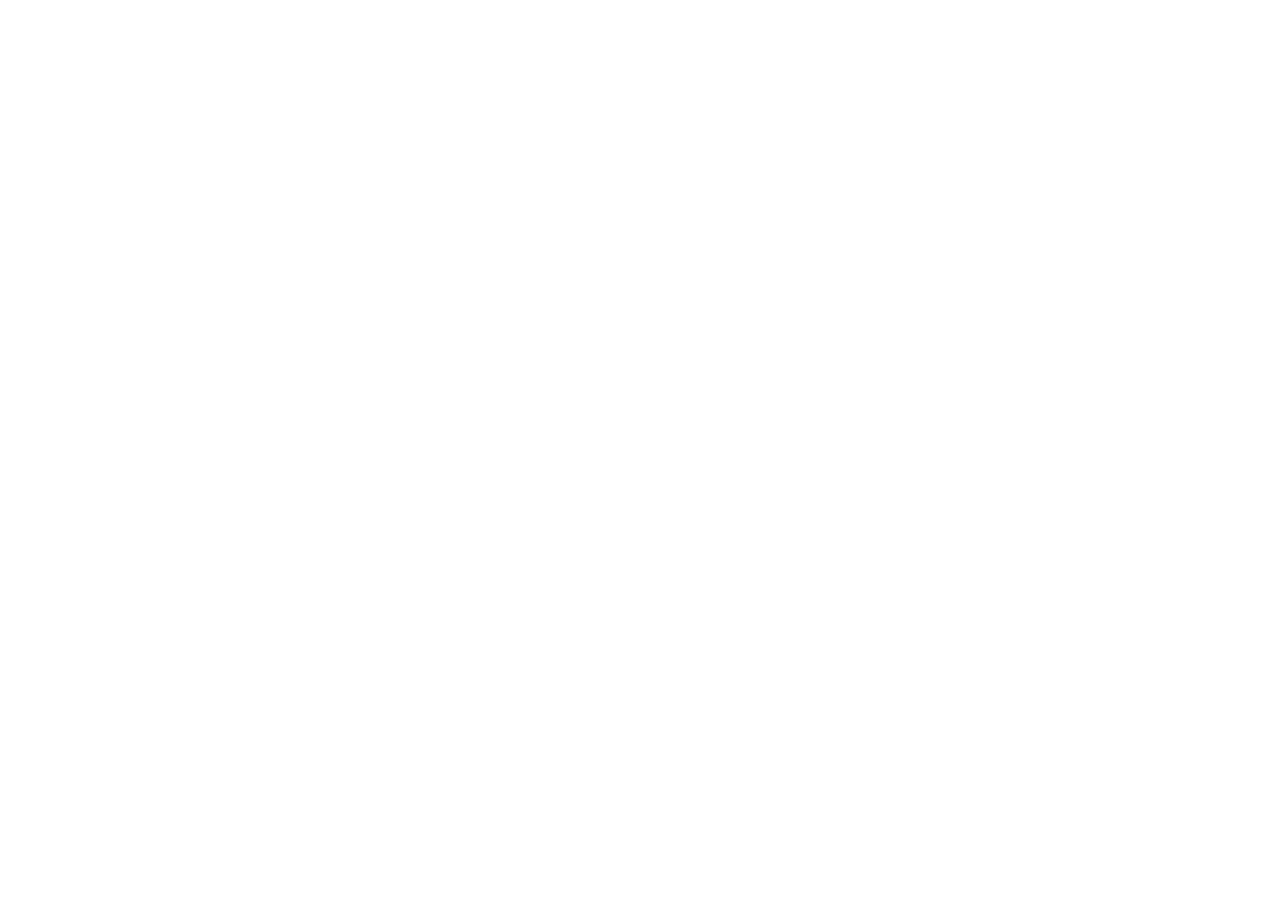
==== index.html @ 51c204b4 "Init the project, Add general setup" ====
<!DOCTYPE html>
<html lang="en">

<head>
    <meta charset="UTF-8">
    <meta name="viewport" content="width=device-width, initial-scale=1.0">
    <meta http-equiv="X-UA-Compatible" content="ie=edge">
    <title>Space Travel</title>
    <link rel="stylesheet" href="index.css">
</head>

<body>
    <script src="index.js"></script>
</body>

</html>
---- index.css ----
/* ---------------------------- */
/* Reset ---------------------- */
/* ---------------------------- */

/* https://piccalil.li/blog/a-modern-css-reset/ */

/* Box sizing */
*,
*::before,
*::after {
    box-sizing: border-box;
}

/* Reset margins */
body,
h1,
h2,
h3,
h4,
h5,
p,
figure,
picture {
    margin: 0;
}

/* Reset body */
body {
    line-height: 1.5;
    min-height: 100vh;
}

/* Reset images */
img,
picture {
    max-width: 100%;
    display: block;
}

/* Reset form elements */
input,
button,
textarea,
select {
    font: inherit;
}

/* Remove animations for people who've turned them off */
@media (prefers-reduced-motion: reduce) {

    *,
    *::before,
    *::after {
        animation-duration: 0.01ms !important;
        animation-iteration-count: 1 !important;
        transition-duration: 0.01ms !important;
        scroll-behavior: auto !important;
    }
}
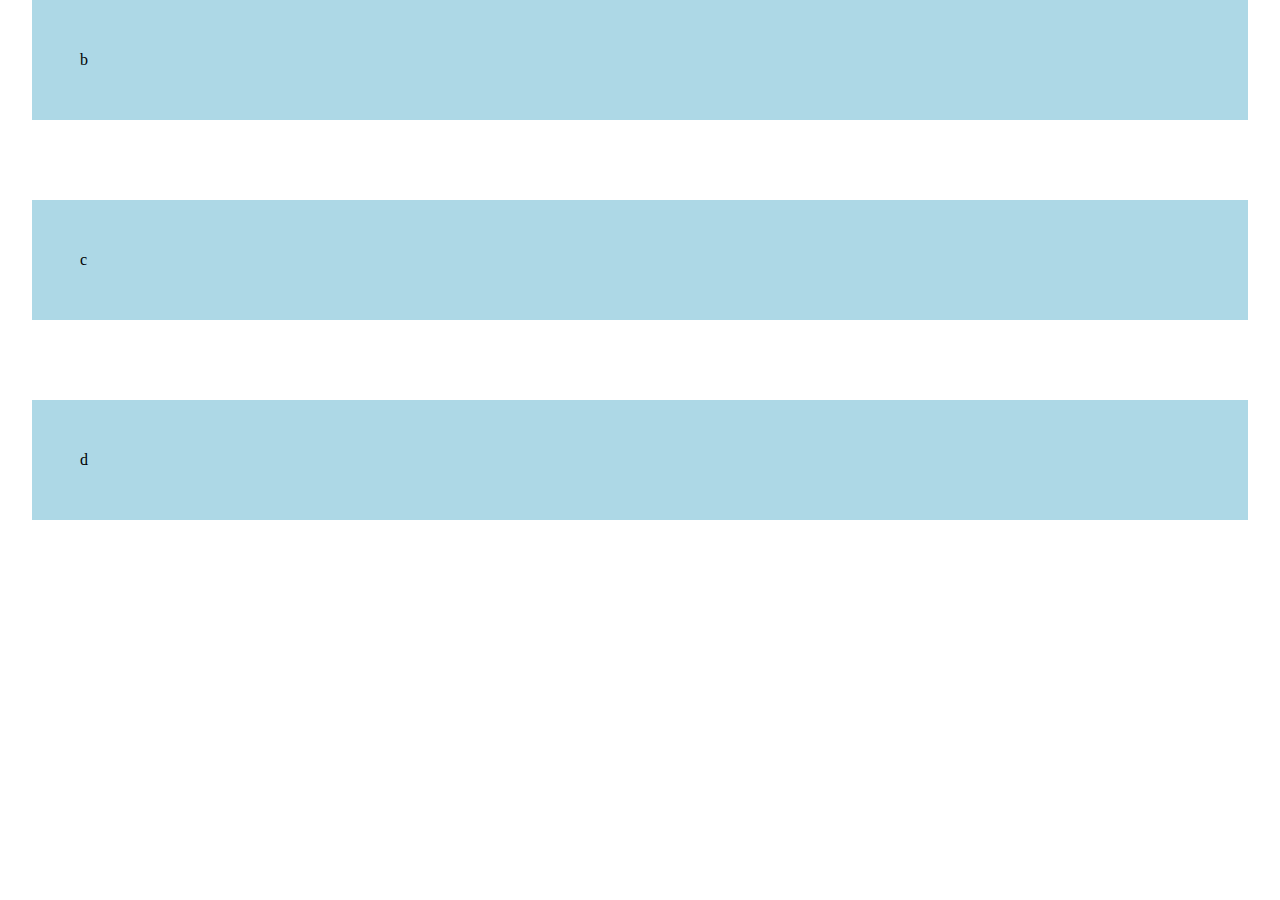
==== commit 23b12560: "Add general utility classes" ====
--- a/index.html
+++ b/index.html
@@ -10,6 +10,12 @@
 </head>
 
 <body>
+    <div class="grid container" style="--gap: 5rem">
+        <div class="box sr-only">a</div>
+        <div class="box">b</div>
+        <div class="box">c</div>
+        <div class="box">d</div>
+    </div>
     <script src="index.js"></script>
 </body>
 
--- a/index.css
+++ b/index.css
@@ -56,4 +56,43 @@
         transition-duration: 0.01ms !important;
         scroll-behavior: auto !important;
     }
+}
+
+/* ---------------------------- */
+/* Utility classes ------------ */
+/* ---------------------------- */
+
+.flex {
+    display: flex;
+    gap: var(--gap, 1rem);
+}
+
+.grid {
+    display: grid;
+    gap: var(--gap, 1rem);
+}
+
+.container {
+    /* logical properties on the next 2 lines */
+    padding-inline: 2em;
+    margin-inline: auto;
+    max-width: 80rem;
+}
+
+.sr-only {
+    position: absolute;
+    width: 1px;
+    height: 1px;
+    padding: 0;
+    margin: -1px;
+    overflow: hidden;
+    clip: rect(0, 0, 0, 0);
+    /* added line */
+    white-space: nowrap;
+    border: 0;
+}
+
+.box {
+    background: lightblue;
+    padding: 3rem;
 }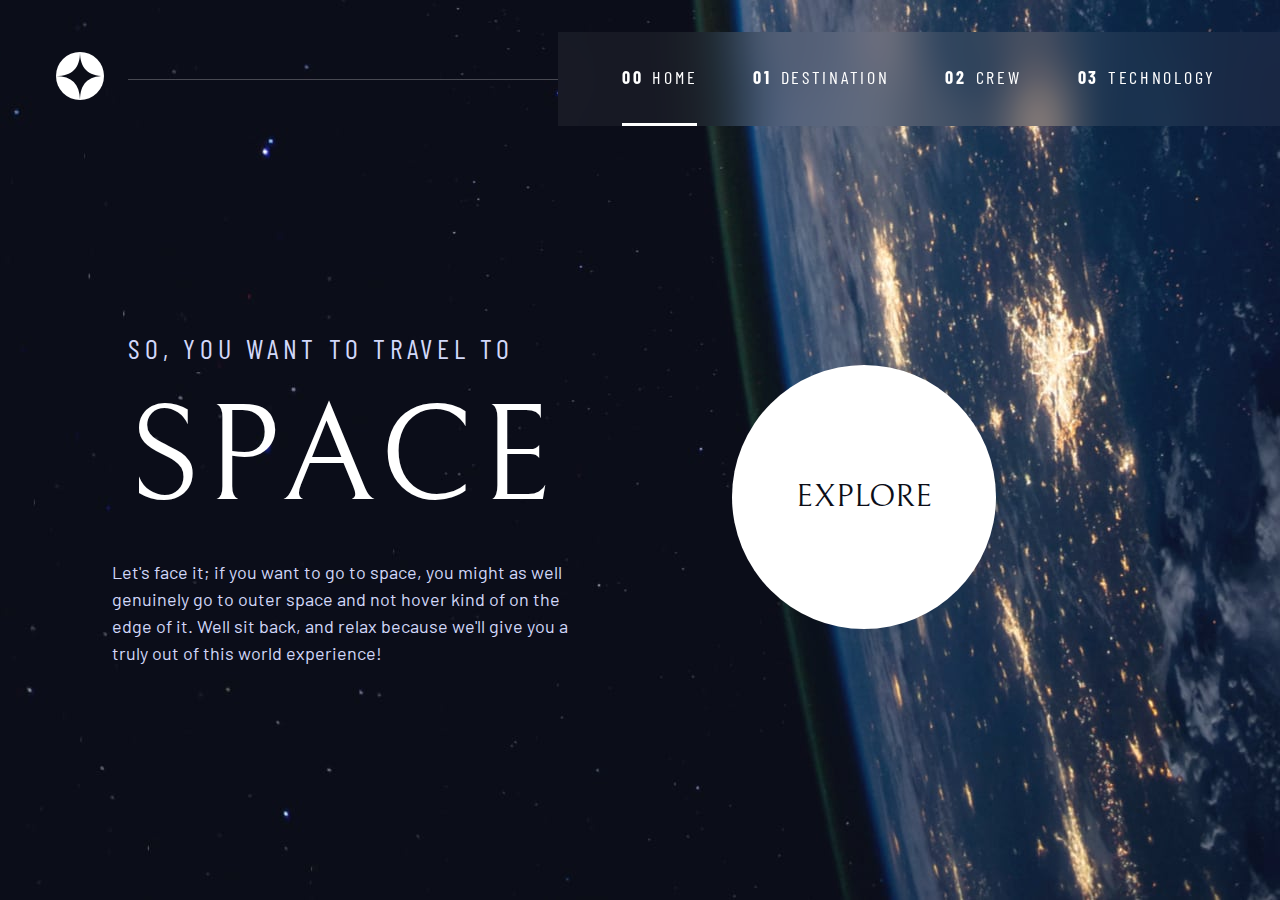
==== commit 9e18d27d: "Reoganize html files" ====
--- a/index.html
+++ b/index.html
@@ -5,18 +5,78 @@
     <meta charset="UTF-8">
     <meta name="viewport" content="width=device-width, initial-scale=1.0">
     <meta http-equiv="X-UA-Compatible" content="ie=edge">
-    <title>Space Travel</title>
-    <link rel="stylesheet" href="index.css">
+
+    <!-- Favicon -->
+    <link rel="apple-touch-icon" sizes="180x180" href="./assets/img/favicon/apple-touch-icon.png">
+    <link rel="icon" type="image/png" sizes="32x32" href="./assets/img/favicon/favicon-32x32.png">
+    <link rel="icon" type="image/png" sizes="16x16" href="./assets/img/favicon/favicon-16x16.png">
+    <link rel="manifest" href="./assets/img/favicon/site.webmanifest">
+
+    <!-- Google fonts -->
+    <link rel="preconnect" href="https://fonts.googleapis.com">
+    <link rel="preconnect" href="https://fonts.gstatic.com" crossorigin>
+    <link
+        href="https://fonts.googleapis.com/css2?family=Barlow+Condensed:wght@400;700&family=Bellefair&family=Barlow:wght@400;700&display=swap"
+        rel="stylesheet">
+
+    <!-- Our custom CSS -->
+    <link rel="stylesheet" href="./assets/css/index.css">
+    <title>Space Tourism</title>
+
+    <!-- JavaScript file -->
+    <script src="./assets/js/navigation.js" defer></script>
 </head>
 
-<body>
-    <div class="grid container" style="--gap: 5rem">
-        <div class="box sr-only">a</div>
-        <div class="box">b</div>
-        <div class="box">c</div>
-        <div class="box">d</div>
-    </div>
-    <script src="index.js"></script>
+<body class="home">
+    <a class="skip-to-content" href="#main">Skip to content</a>
+    <header class="primary-header flex">
+        <!-- logo -->
+        <div>
+            <a href="index.html"><img src="./assets/img/shared/logo.svg" alt="space tourism logo" class="logo"></a>
+        </div>
+
+        <!-- hamburger menu button -->
+        <button class="mobile-nav-toggle" aria-controls="primary-navigation">
+            <span class="sr-only" aria-expanded="false">Menu</span>
+        </button>
+
+        <!-- navbar -->
+        <nav>
+            <ul id="primary-navigation" data-visible="false" class="primary-navigation underline-indicators flex">
+                <li class="active"><a class="ff-sans-cond uppercase text-white letter-spacing-2" href="index.html"><span
+                            aria-hidden="true">00</span>Home</a>
+                <li><a class="ff-sans-cond uppercase text-white letter-spacing-2" href="./html/destination.html"><span
+                            aria-hidden="true">01</span>Destination</a>
+                <li><a class="ff-sans-cond uppercase text-white letter-spacing-2" href="./html/crew.html"><span
+                            aria-hidden="true">02</span>Crew</a>
+                <li><a class="ff-sans-cond uppercase text-white letter-spacing-2" href="./html/technology.html"><span
+                            aria-hidden="true">03</span>Technology</a>
+            </ul>
+        </nav>
+
+        <!-- my ::after goes here -->
+    </header>
+
+    <!-- intro text -->
+    <main id="main" class="grid-container grid-container--home">
+        <!-- intro text -->
+        <div>
+            <h1 class="text-light fs-500 ff-sans-cond uppercase letter-spacing-1">So, you want to travel to
+                <span class="d-block fs-900 ff-serif text-white">Space</span>
+            </h1>
+            <p class="text-light">
+                Let's face it; if you want to go to space, you might as well genuinely go to
+                outer space and not hover kind of on the edge of it. Well sit back, and relax
+                because we'll give you a truly out of this world experience!
+            </p>
+        </div>
+
+        <!-- explore button -->
+        <div>
+            <a href="./html/destination.html" class="large-button uppercase ff-serif fs-600 text-dark bg-white">Explore</a>
+        </div>
+    </main>
+
 </body>
 
 </html>--- a/assets/css/index.css
+++ b/assets/css/index.css
@@ -0,0 +1,955 @@
+/* ---------------------------- */
+/* Custom properties ---------- */
+/* ---------------------------- */
+
+:root {
+    /* colors */
+    --clr-dark: 230 35% 7%;
+    --clr-light: 231 77% 90%;
+    --clr-white: 0 0% 100%;
+
+    /* font-sizes */
+    /* --fs-900: clamp(5rem, 7vw + 1rem, 9.375rem); */
+    --fs-900: clamp(8.5rem, 7vw + 1rem, 9.375rem);
+    --fs-800: 3.5rem;
+    --fs-700: 1.5rem;
+    --fs-600: 1rem;
+    --fs-500: 1rem;
+    --fs-400: 0.9375rem;
+    --fs-300: 1rem;
+    --fs-200: 0.875rem;
+
+    /* font-families */
+    --ff-serif: "Bellefair", serif;
+    --ff-sans-cond: "Barlow Condensed", sans-serif;
+    --ff-sans-normal: "Barlow", sans-serif;
+}
+
+@media (min-width: 35em) {
+    :root {
+        --fs-800: 5rem;
+        --fs-700: 2.5rem;
+        --fs-600: 1.5rem;
+        --fs-500: 1.25rem;
+        --fs-400: 1rem;
+    }
+}
+
+@media (min-width: 45em) {
+    :root {
+        /* font-sizes */
+        --fs-800: 6.25rem;
+        --fs-700: 3.5rem;
+        --fs-600: 2rem;
+        --fs-500: 1.75rem;
+        --fs-400: 1.125rem;
+    }
+}
+
+/* ---------------------------- */
+/* Reset ---------------------- */
+/* ---------------------------- */
+
+/* https://piccalil.li/blog/a-modern-css-reset/ */
+
+/* Box sizing */
+*,
+*::before,
+*::after {
+    box-sizing: border-box;
+}
+
+/* Reset margins */
+body,
+h1,
+h2,
+h3,
+h4,
+h5,
+p,
+figure,
+picture {
+    margin: 0;
+}
+
+h1,
+h2,
+h3,
+h4,
+h5,
+h6,
+p {
+    font-weight: 400;
+    /* font-family: 'Barlow'; */
+    /* font-size: ; */
+}
+
+/* Reset body */
+body {
+    font-family: var(--ff-sans-normal);
+    font-size: var(--fs-400);
+    color: hsl(var(--clr-white));
+    background-color: hsl(var(--clr-dark));
+    line-height: 1.5;
+    min-height: 100vh;
+    display: grid;
+    grid-template-rows: min-content 1fr;
+    overflow-x: hidden;
+}
+
+/* Reset images */
+img,
+picture {
+    max-width: 100%;
+    /* display: block;  */
+    /* Since we use the hidden html attribute for picture, the above line needs to be commented out.
+       The reason is hidden gets very easily overwritten by CSS if we have something like display inline/inline-block, 
+       or anything display-related in the CSS, hidden won't work  */
+}
+
+/* Reset form elements */
+input,
+button,
+textarea,
+select {
+    font: inherit;
+}
+
+/* Remove animations for people who've turned them off */
+@media (prefers-reduced-motion: reduce) {
+
+    *,
+    *::before,
+    *::after {
+        animation-duration: 0.01ms !important;
+        animation-iteration-count: 1 !important;
+        transition-duration: 0.01ms !important;
+        scroll-behavior: auto !important;
+    }
+}
+
+/* ---------------------------- */
+/* Utility classes ------------ */
+/* ---------------------------- */
+
+/* general */
+.flex {
+    display: flex;
+    gap: var(--gap, 1rem);
+}
+
+.grid {
+    display: grid;
+    gap: var(--gap, 1rem);
+}
+
+.d-block {
+    display: block;
+    padding-top: 1rem;
+}
+
+.flow>*:where(:not(:first-child)) {
+    /* The above is the hidden pickering */
+    margin-top: var(--flow-space, 1rem);
+    /* outline: 1px solid red; */
+}
+
+.flow--space-small {
+    --flow-space: .5rem;
+}
+
+.container {
+    /* logical properties on the next 2 lines */
+    padding-inline: 2em;
+    margin-inline: auto;
+    max-width: 80rem;
+}
+
+.sr-only {
+    position: absolute;
+    width: 1px;
+    height: 1px;
+    padding: 0;
+    margin: -1px;
+    overflow: hidden;
+    clip: rect(0, 0, 0, 0);
+    /* added line */
+    white-space: nowrap;
+    border: 0;
+}
+
+.skip-to-content {
+    position: absolute;
+    z-index: 9999;
+    background: hsl(var(--clr-white));
+    color: hsl(var(--clr-dark));
+    padding: .5em 1em;
+    margin-inline: auto;
+    transform: translateY(-100%);
+    transition: transform 250ms ease-in;
+}
+
+.skip-to-content:focus {
+    transform: translateY(0);
+}
+
+.box {
+    background: lightblue;
+    padding: 3rem;
+}
+
+/* Colors */
+.bg-dark {
+    background-color: hsl(var(--clr-dark));
+}
+
+.bg-light {
+    background-color: hsl(var(--clr-light));
+}
+
+.bg-white {
+    background-color: hsl(var(--clr-white));
+}
+
+.text-dark {
+    color: hsl(var(--clr-dark));
+}
+
+.text-light {
+    color: hsl(var(--clr-light));
+}
+
+.text-white {
+    color: hsl(var(--clr-white));
+}
+
+/* Typography */
+.ff-serif {
+    font-family: var(--ff-serif);
+}
+
+.ff-sans-cond {
+    font-family: var(--ff-sans-cond);
+}
+
+.ff-sans-normal {
+    font-family: var(--ff-sans-normal);
+}
+
+.letter-spacing-1 {
+    letter-spacing: 4.75px;
+}
+
+.letter-spacing-2 {
+    letter-spacing: 2.7px;
+}
+
+.letter-spacing-3 {
+    letter-spacing: 2.35px;
+}
+
+.uppercase {
+    text-transform: uppercase;
+}
+
+.fs-900 {
+    font-size: var(--fs-900);
+}
+
+.fs-800 {
+    font-size: var(--fs-800);
+}
+
+.fs-700 {
+    font-size: var(--fs-700);
+}
+
+.fs-600 {
+    font-size: var(--fs-600);
+}
+
+.fs-500 {
+    font-size: var(--fs-500);
+}
+
+.fs-400 {
+    font-size: var(--fs-400);
+}
+
+.fs-300 {
+    font-size: var(--fs-300);
+}
+
+.fs-200 {
+    font-size: var(--fs-200);
+}
+
+.fs-900,
+.fs-800,
+.fs-700,
+.fs-600 {
+    line-height: 1.1;
+}
+
+/* number title */
+.numbered-title {
+    font-family: var(--ff-sans-cond);
+    font-size: var(--fs-500);
+    text-transform: uppercase;
+    letter-spacing: 4.72px;
+}
+
+.numbered-title>span {
+    margin-right: .5rem;
+    font-weight: 700;
+    color: hsl(var(--clr-white) / .25)
+}
+
+/* ---------------------------- */
+/* Components ----------------- */
+/* ---------------------------- */
+
+.large-button {
+    font-size: 1.5rem;
+    position: relative;
+    /* 0 top & bottom, 2em left & right */
+    display: inline-grid;
+    z-index: 1;
+    place-items: center;
+    padding: 0 2em;
+    border-radius: 50%;
+    /* Turns the button into a perfect square */
+    aspect-ratio: 1;
+    text-decoration: none;
+}
+
+.large-button::after {
+    /* When using pseudo element, we always need the content like so */
+    content: '';
+    position: absolute;
+    z-index: -1;
+    background: hsl(var(--clr-white) / .15);
+    width: 100%;
+    height: 100%;
+    border-radius: 50%;
+    opacity: 0;
+    transition: opacity 500ms linear, transform 500ms ease-in-out;
+}
+
+.large-button:hover::after,
+.large-button:focus::after {
+    opacity: 1;
+    transform: scale(1.5);
+}
+
+/* primary-header */
+.logo {
+    margin: 1.5rem clamp(1.5rem, 5vw, 3.5rem);
+}
+
+.primary-header {
+    justify-content: space-between;
+    align-items: center;
+}
+
+/* primary navigation */
+.primary-navigation {
+    /* This selector should be written before media query.
+       Otherwise, it will be overriden by the following media query in this case */
+    --gap: clamp(1.5rem, 7vw, 3.5rem);
+    --underline-gap: 2rem;
+    list-style: none;
+    padding: 0;
+    margin: 0;
+    background: hsl(var(--clr-dark) / 0.95);
+}
+
+.primary-navigation a {
+    text-decoration: none;
+}
+
+.primary-navigation a>span {
+    font-weight: 700;
+    margin-right: .5em;
+}
+
+@supports(backdrop-filter: blur(1rem)) {
+    .primary-navigation {
+        background: hsl(var(--clr-white) / 0.05);
+        backdrop-filter: blur(1.5rem);
+    }
+}
+
+.mobile-nav-toggle {
+    display: none;
+}
+
+@media (max-width: 35rem) {
+    .primary-navigation {
+        --underline-gap: 1rem;
+        position: fixed;
+        z-index: 1000;
+        inset: 0 0 0 30%;
+        list-style: none;
+        padding: min(20rem, 15vh) 2rem;
+        margin: 0;
+        flex-direction: column;
+        transform: translateX(100%);
+        transition: transform 500ms ease-in-out;
+    }
+
+    .primary-navigation[data-visible="true"] {
+        transform: translateX(0);
+    }
+
+    .mobile-nav-toggle {
+        display: block;
+        position: absolute;
+        z-index: 2000;
+        right: 1rem;
+        top: 2rem;
+        background: transparent;
+        background-image: url(../img/shared/icon-hamburger.svg);
+        background-repeat: no-repeat;
+        width: 1.5rem;
+        aspect-ratio: 1;
+        border: 0;
+    }
+
+    .mobile-nav-toggle[aria-expanded="true"] {
+        background-image: url(../img/shared/icon-close.svg)
+    }
+
+    .mobile-nav-toggle:focus-visible {
+        outline: 5px solid white;
+        outline-offset: 5px;
+    }
+
+    .primary-navigation.underline-indicators>.active {
+        border: 0;
+    }
+}
+
+@media (min-width: 35em) {
+    .primary-navigation {
+        padding-inline: clamp(3rem, 5vw, 7rem);
+    }
+}
+
+@media (min-width: 35em) and (max-width: 44.999em) {
+    .primary-navigation a>span {
+        display: none;
+    }
+}
+
+@media (min-width: 45em) {
+    .primary-header::after {
+        content: '';
+        display: block;
+        position: relative;
+        height: 1px;
+        width: 100%;
+        margin-right: -2.5rem;
+        background: hsl(var(--clr-white) / .25);
+        order: 1;
+    }
+
+    nav {
+        order: 2;
+    }
+
+    .primary-navigation {
+        margin-block: 2rem;
+    }
+}
+
+.tab-list {
+    --gap: 2rem;
+}
+
+/* underline indicators */
+.underline-indicators>* {
+    cursor: pointer;
+    /* Select all chidren of the underline indicators */
+    padding: var(--underline-gap, .75rem) 0;
+    border: 0;
+    border-bottom: .2rem solid hsl(var(--clr-white) / 0);
+    background-color: transparent;
+}
+
+.underline-indicators>*:hover,
+.underline-indicators>*:focus {
+    border-color: hsl(var(--clr-white) / .5);
+}
+
+.underline-indicators>.active,
+.underline-indicators>[aria-selected="true"] {
+    color: hsl(var(--clr-white) / 1);
+    border-color: hsl(var(--clr-white) / 1);
+}
+
+/* dot indicator */
+.dot-indicators>* {
+    cursor: pointer;
+    border: 0;
+    border-radius: 50%;
+    padding: .5em;
+    background-color: hsl(var(--clr-white) / .25);
+}
+
+.dot-indicators>*:hover,
+.dot-indicators>*:focus {
+    background-color: hsl(var(--clr-white) / .5);
+}
+
+.dot-indicators>[aria-selected="true"] {
+    background-color: hsl(var(--clr-white) / 1);
+}
+
+/* number indicators */
+.number-indicators>* {
+    cursor: pointer;
+    border: 0.5;
+    border-color: hsl(var(--clr-white) / .15);
+    display: flex;
+    height: 3em;
+    width: 3em;
+    border-radius: 50%;
+    padding: .7em;
+    background-color: transparent;
+    font-size: var(--fs-500);
+    justify-content: space-evenly;
+    margin-bottom: .5em;
+}
+
+.number-indicators>*:hover,
+.number-indicators>*:focus {
+    border-color: hsl(var(--clr-white) / 1);
+    color: hsl(var(--clr-white));
+}
+
+.number-indicators>[aria-selected="true"] {
+    background-color: hsl(var(--clr-white) / 1);
+    color: hsl(var(--clr-dark));
+}
+
+.number-indicators>[aria-selected="false"] {
+    color: hsl(var(--clr-white));
+}
+
+@media (min-width: 35em) {}
+
+@media (min-width: 45em) {
+    .number-indicators {
+        display: grid;
+    }
+}
+
+/* ---------------------------- */
+/* Page specific background --- */
+/* ---------------------------- */
+
+body {
+    background-size: cover;
+    background-position: bottom center;
+}
+
+.grid-container {
+    text-align: center;
+    display: grid;
+    place-items: center;
+    padding-inline: 1rem;
+    padding-bottom: 4rem;
+}
+
+/* home */
+.home {
+    background-image: url(../img/home/background-home-mobile.jpg);
+}
+
+.grid-container--home h1 {
+    padding-inline: 1rem;
+    padding-bottom: 1rem;
+}
+
+.grid-container--home p {
+    padding-inline: 1rem;
+    padding-bottom: 1rem;
+}
+
+@media (min-width: 35rem) {
+    .home {
+        background-position: center center;
+        background-image: url(../img/home/background-home-tablet.jpg);
+    }
+
+    .grid-container--home h1 {
+        padding-top: 5rem;
+        padding-bottom: 1.5rem;
+    }
+
+    .grid-container--home p {
+        padding-inline: 10rem;
+        padding-bottom: 7rem;
+    }
+
+    .grid-container--home .large-button {
+        font-size: 2rem;
+    }
+}
+
+@media (min-width: 45rem) {
+    .home {
+        background-image: url(../img/home/background-home-desktop.jpg);
+    }
+
+    .grid-container .grid-container--home {
+        padding-top: 4rem;
+    }
+
+    .grid-container--home h1 {
+        padding-top: 0;
+    }
+
+    .grid-container--home p {
+        padding-inline: 0rem;
+        padding-bottom: 0rem;
+    }
+
+    .grid-container--home .large-button {
+        font-size: 2rem;
+    }
+
+    .grid-container--home>*:first-child {
+        grid-column: 2;
+    }
+
+    .grid-container--home>*:last-child {
+        grid-column: 3;
+    }
+}
+
+/* destination */
+.destination {
+    background-image: url(../img/destination/background-destination-mobile.jpg);
+}
+
+@media (min-width: 35rem) {
+    .destination {
+        background-position: center center;
+        background-image: url(../img/destination/background-destination-tablet.jpg);
+    }
+}
+
+@media (min-width: 45rem) {
+    .destination {
+        background-image: url(../img/destination/background-destination-desktop.jpg);
+    }
+}
+
+/* crew */
+.crew {
+    background-image: url(../img/crew/background-crew-mobile.jpg);
+}
+
+@media (min-width: 35rem) {
+    .crew {
+        background-position: center center;
+        background-image: url(../img/crew/background-crew-tablet.jpg);
+    }
+}
+
+@media (min-width: 45rem) {
+    .crew {
+        background-image: url(../img/crew/background-crew-desktop.jpg);
+    }
+}
+
+/* technology */
+.technology {
+    background-image: url(../img/technology/background-technology-mobile.jpg);
+}
+
+@media (min-width: 35rem) {
+    .technology {
+        background-position: center center;
+        background-image: url(../img/technology/background-technology-tablet.jpg);
+    }
+}
+
+@media (min-width: 45rem) {
+    .technology {
+        background-image: url(../img/technology/background-technology-desktop.jpg);
+    }
+}
+
+/* ---------------------------- */
+/* Layouts -------------------- */
+/* ---------------------------- */
+
+.grid-container p:not([class]) {
+    max-width: 50ch;
+}
+
+.numbered-title {
+    grid-area: title;
+}
+
+/* destination layout */
+.grid-container--destination {
+    --flow-space: 2rem;
+    grid-template-areas:
+        'title'
+        'image'
+        'tabs'
+        'content';
+}
+
+.grid-container--destination>picture {
+    grid-area: image;
+    max-width: 60%;
+    align-self: start;
+}
+
+.grid-container--destination>.tab-list {
+    grid-area: tabs;
+}
+
+.grid-container--destination>.destination-info {
+    grid-area: content;
+    padding-inline: 1.5rem;
+}
+
+.destination-meta {
+    flex-direction: column;
+    border-top: 1px solid hsl(var(--clr-white) / .1);
+    padding-top: 2.5rem;
+    margin-top: 2.5rem;
+}
+
+.destination-meta p {
+    font-size: 1.75rem;
+}
+
+@media (min-width: 35em) {
+    .grid-container--destination>.destination-info {
+        grid-area: content;
+        padding-inline: 5rem;
+    }
+
+    .destination-meta {
+        flex-direction: row;
+        justify-content: space-evenly;
+    }
+}
+
+@media (min-width: 45em) {
+    .grid-container--destination {
+        justify-items: start;
+        align-content: start;
+        grid-template-areas:
+            '. title title .'
+            '. image tabs .'
+            '. image content .';
+    }
+
+    .grid-container--destination>.destination-info {
+        grid-area: content;
+        padding-inline: 0rem;
+    }
+
+    .grid-container--destination>picture {
+        max-width: 90%;
+    }
+
+    .destination-meta {
+        --gap: min(6vw, 6rem);
+        justify-content: start;
+    }
+}
+
+/* crew layout */
+.grid-container--crew {
+    --flow-space: 2rem;
+    grid-template-areas:
+        'title'
+        'image'
+        'tabs'
+        'content';
+}
+
+.grid-container--crew>picture {
+    grid-area: image;
+    max-width: 60%;
+    border-bottom: 1px solid hsl(var(--clr-white) / .1);
+}
+
+.grid-container--crew>.dot-indicators {
+    grid-area: tabs;
+}
+
+.grid-container--crew>.crew-details {
+    grid-area: content;
+    padding-inline: 1.5rem;
+}
+
+.crew-details h2 {
+    color: hsl(var(--clr-white) / .5);
+    /* Using "opacity: .5;" would give you the same effect */
+}
+
+@media (min-width: 35em) {
+    .numbered-title {
+        justify-self: start;
+        margin-top: 2rem;
+    }
+
+    .grid-container--crew {
+        padding-bottom: 0;
+        grid-template-areas:
+            'title'
+            'content'
+            'tabs'
+            'image';
+    }
+
+    .grid-container--crew>.crew-details {
+        grid-area: content;
+        padding-inline: 5rem;
+    }
+}
+
+@media (min-width: 45em) {
+    .grid-container {
+        text-align: left;
+        column-gap: var(--container-gap, 2rem);
+        grid-template-columns: minmax(1rem, 0.5fr) repeat(2, minmax(0, 30rem)) minmax(1rem, 1fr);
+    }
+
+    .grid-container--crew {
+        grid-template-columns: minmax(1rem, 0.5fr) minmax(0, 37rem) minmax(0, 23rem) minmax(1rem, 1fr);
+        justify-items: start;
+        grid-template-areas:
+            '. title title .'
+            '. content image .'
+            '. tabs image .';
+    }
+
+    .grid-container--crew>.crew-details {
+        grid-area: content;
+        padding-inline: 0.5rem;
+    }
+
+    /* .grid-container--crew>.dot-indicators {
+        justify-self: start;
+    } */
+
+    .grid-container--crew>picture {
+        grid-column: span 2;
+        align-self: end;
+        max-width: 100%;
+    }
+}
+
+/* technology layout */
+.grid-container--technology {
+    --flow-space: 2rem;
+    grid-template-areas:
+        'title'
+        'image'
+        'tabs'
+        'content';
+    padding-inline: 0;
+}
+
+.grid-container--technology>picture {
+    grid-area: image;
+}
+
+.grid-container--technology>.number-indicators {
+    grid-area: tabs;
+}
+
+.grid-container--technology>.technology-details {
+    grid-area: content;
+    padding-inline: 2rem;
+}
+
+.grid-container--technology #vehicle-portrait,
+#capsule-portrait,
+#spaceport-portrait {
+    display: none;
+}
+
+@media (min-width: 35em) {
+    .grid-container--technology>.numbered-title {
+        padding-left: 1rem;
+    }
+
+    .grid-container--technology>.technology-details {
+        grid-area: content;
+        padding-inline: 9rem;
+        padding-bottom: 5rem;
+    }
+
+    .technology-details {
+        flex-direction: row;
+        justify-content: space-evenly;
+    }
+
+    .grid-container--technology {
+        padding-bottom: 0;
+        grid-template-areas:
+            'title'
+            'image'
+            'tabs'
+            'content';
+    }
+
+    .grid-container--technology #vehicle-portrait,
+    #capsule-portrait,
+    #spaceport-portrait {
+        display: none;
+    }
+}
+
+@media (min-width: 45em) {
+    .grid-container--technology {
+        padding-inline-start: 0.5rem;
+        grid-template-columns: minmax(1rem, 0.5fr) minmax(0, 6rem) minmax(0, 35rem) minmax(0, 20rem) minmax(1rem, 1fr);
+        grid-template-areas:
+            '. title title title .'
+            '. tabs content image .';
+        justify-items: end;
+        align-content: end;
+    }
+
+    .technology-details {
+        justify-content: start;
+    }
+
+    .grid-container--technology>.technology-details {
+        grid-area: content;
+        padding-left: 1.5rem;
+        padding-right: 0rem;
+    }
+
+    .grid-container--technology>picture {
+        grid-column: span 2;
+        align-self: end;
+        max-width: 85%;
+        padding-bottom: 5rem;
+    }
+
+    .grid-container--technology #vehicle-landscape,
+    #capsule-landscape,
+    #spaceport-landscape {
+        display: none;
+    }
+
+    .grid-container--technology #vehicle-portrait,
+    #capsule-portrait,
+    #spaceport-portrait {
+        display: block;
+    }
+}